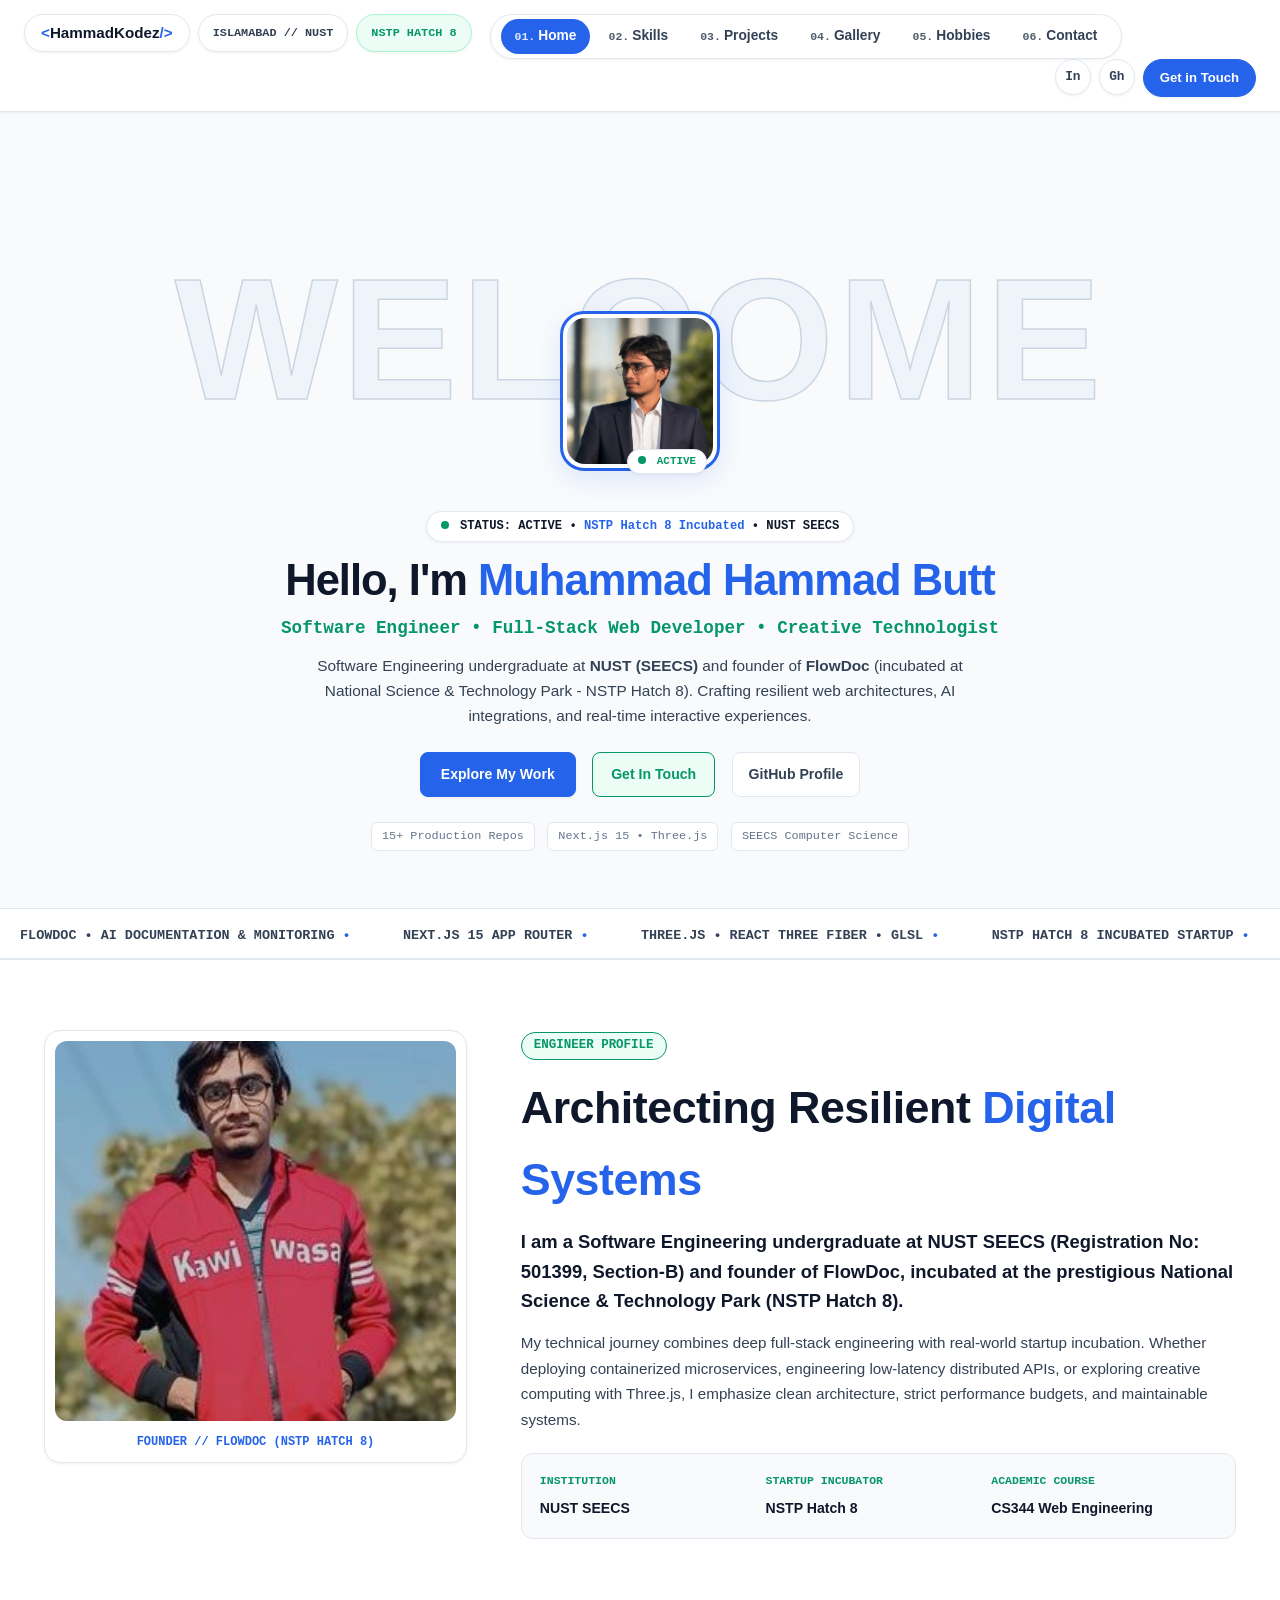
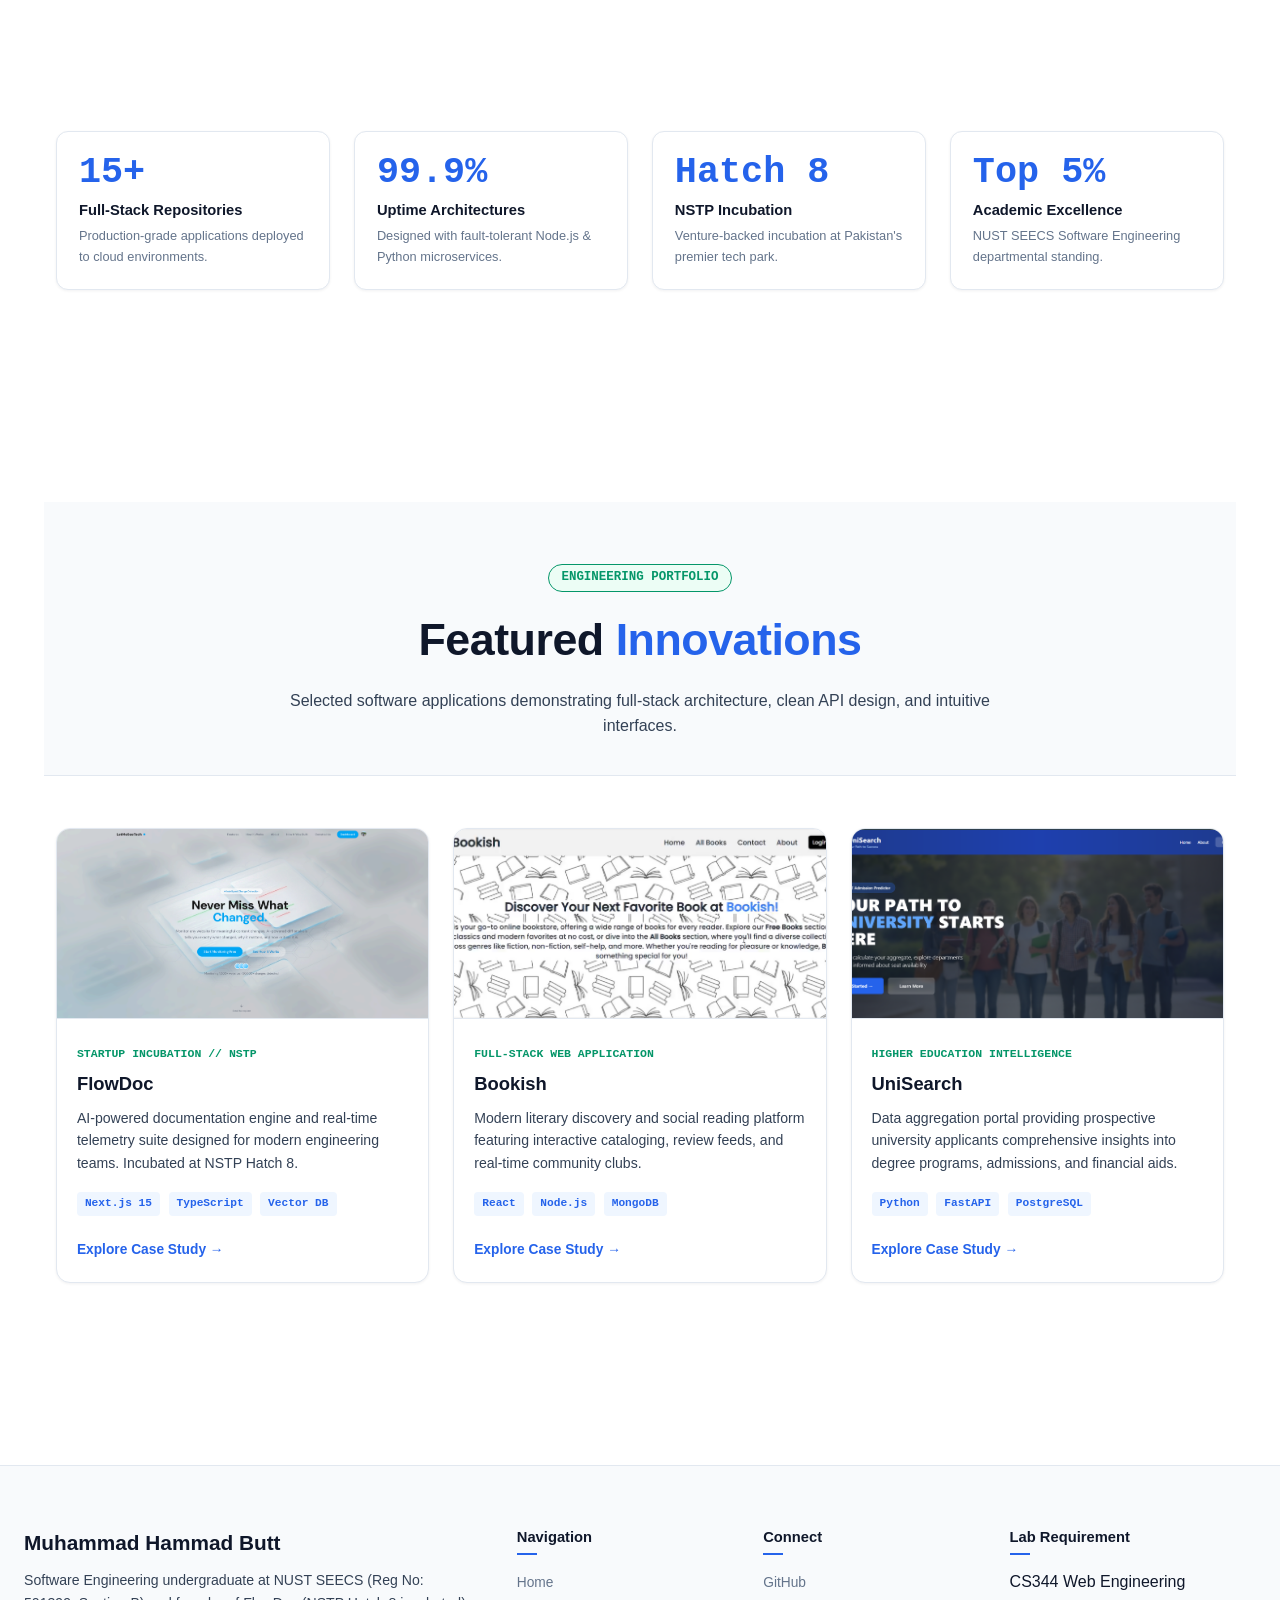
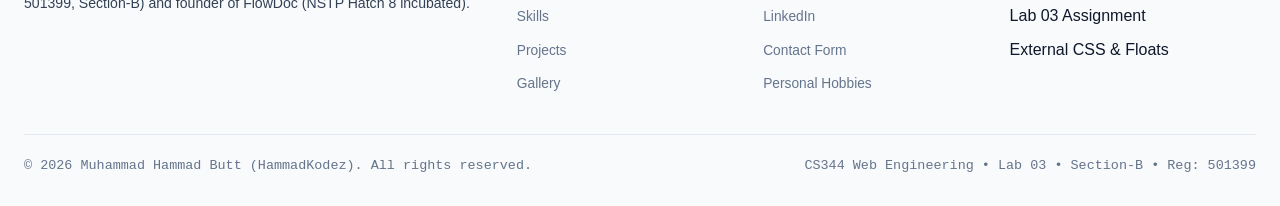
==== index.html @ ace8bc0e "feat: complete Web Engineering Lab 03 personal portfolio with float layouts" ====
<!DOCTYPE html>
<html lang="en">
<head>
  <meta charset="UTF-8">
  <meta name="viewport" content="width=device-width, initial-scale=1.0">
  <title>Muhammad Hammad Butt | Software Engineer &amp; Founder</title>
  <link rel="stylesheet" href="css/style.css">
</head>
<body>

  <!-- ==========================================================================
       TOP NAVIGATION BAR (MANDATORY FLOAT & CLEAR SYSTEM)
       ========================================================================== -->
  <header class="top-bar">
    <div class="top-bar-container clearfix">

      <!-- Left Group: Floated Brand & Identity Badges -->
      <div class="top-left-group">
        <a href="index.html" class="top-brand-pill">
          <span class="brand-bracket">&lt;</span>HammadKodez<span class="brand-bracket">/&gt;</span>
        </a>
        <div class="top-info-pill">
          ISLAMABAD // NUST
        </div>
        <div class="top-info-pill nstp-pill">
          NSTP HATCH 8
        </div>
      </div>

      <!-- Center Group: Navigation Links Floated Horizontally -->
      <ul class="top-nav-capsule">
        <li><a href="index.html" class="nav-pill-link active"><span class="nav-num">01.</span>Home</a></li>
        <li><a href="skills.html" class="nav-pill-link"><span class="nav-num">02.</span>Skills</a></li>
        <li><a href="projects.html" class="nav-pill-link"><span class="nav-num">03.</span>Projects</a></li>
        <li><a href="gallery.html" class="nav-pill-link"><span class="nav-num">04.</span>Gallery</a></li>
        <li><a href="hobbies.html" class="nav-pill-link"><span class="nav-num">05.</span>Hobbies</a></li>
        <li><a href="contact.html" class="nav-pill-link"><span class="nav-num">06.</span>Contact</a></li>
      </ul>

      <!-- Right Group: Social Links & Contact -->
      <div class="top-right-group">
        <a href="https://www.linkedin.com/in/hammad-butt-a3b560313" target="_blank" rel="noopener noreferrer" class="top-circle-btn" title="LinkedIn">In</a>
        <a href="https://github.com/HammadKodez" target="_blank" rel="noopener noreferrer" class="top-circle-btn" title="GitHub">Gh</a>
        <a href="contact.html" class="top-action-pill">Get in Touch</a>
      </div>

    </div>
  </header>

  <!-- ==========================================================================
       COMPLETE HERO SECTION
       Includes WELCOME stroked watermark, avatar top, clean transparent
       content below, startup FlowDoc tag, and moving ticker bar.
       ========================================================================== -->
  <section class="hero-section">

    <!-- Watermark text behind stage -->
    <div class="hero-backdrop-watermark" aria-hidden="true">
      WELCOME
    </div>

    <!-- Main Hero Stage -->
    <div class="hero-unified-stage">

      <!-- Top Image Visual (Over Watermark Top) -->
      <div class="hero-image-wrapper">
        <div class="hero-avatar-frame">
          <img src="images/hammad-portrait.png" alt="Muhammad Hammad Butt" class="hero-avatar-img">
          <div class="avatar-status-badge">
            <span class="pulse-dot"></span>
            ACTIVE
          </div>
        </div>
      </div>

      <!-- Below Seamless Hero Content Block (Non-Card Form) -->
      <div class="hero-glass-panel">
        <div class="hero-status-tag">
          <span class="pulse-dot"></span>
          STATUS: ACTIVE
          &bull;
          <span class="status-highlight">NSTP Hatch 8 Incubated</span>
          &bull;
          NUST SEECS
        </div>

        <h1 class="hero-title-main">
          Hello, I'm <span class="name-highlight">Muhammad Hammad Butt</span>
        </h1>

        <p class="hero-subtitle">
          Software Engineer &bull; Full-Stack Web Developer &bull; Creative Technologist
        </p>

        <p class="hero-bio">
          Software Engineering undergraduate at <strong>NUST (SEECS)</strong> and founder of <strong>FlowDoc</strong> (incubated at National Science &amp; Technology Park - NSTP Hatch 8). Crafting resilient web architectures, AI integrations, and real-time interactive experiences.
        </p>

        <div class="hero-cta-group">
          <a href="projects.html" class="btn-primary">Explore My Work</a>
          <a href="contact.html" class="btn-secondary">Get In Touch</a>
          <a href="https://github.com/HammadKodez" target="_blank" rel="noopener noreferrer" class="btn-outline">GitHub Profile</a>
        </div>

        <div class="hero-meta-row">
          <div class="meta-pill">15+ Production Repos</div>
          <div class="meta-pill">Next.js 15 &bull; Three.js</div>
          <div class="meta-pill">SEECS Computer Science</div>
        </div>
      </div>

    </div>

    <!-- Moving Text Ticker (Inside Hero at Bottom) -->
    <div class="hero-marquee-footer">
      <div class="marquee-track">
        <div class="marquee-item"><span>FLOWDOC &bull; AI DOCUMENTATION &amp; MONITORING</span><span class="marquee-sep">&bull;</span></div>
        <div class="marquee-item"><span>NEXT.JS 15 APP ROUTER</span><span class="marquee-sep">&bull;</span></div>
        <div class="marquee-item"><span>THREE.JS &bull; REACT THREE FIBER &bull; GLSL</span><span class="marquee-sep">&bull;</span></div>
        <div class="marquee-item"><span>NSTP HATCH 8 INCUBATED STARTUP</span><span class="marquee-sep">&bull;</span></div>
        <div class="marquee-item"><span>NUST-SEECS COMPUTER SCIENCE</span><span class="marquee-sep">&bull;</span></div>
        <div class="marquee-item"><span>CS344 WEB ENGINEERING LAB 03</span><span class="marquee-sep">&bull;</span></div>
      </div>
    </div>

  </section>

  <!-- ==========================================================================
       SIDE-BY-SIDE CONTENT LAYOUT (MANDATORY LAB 03 REQUIREMENT)
       Floated image on left, floated descriptive text on right, micro clearfix.
       ========================================================================== -->
  <section class="section-container">
    <div class="side-by-side-row clearfix">

      <!-- Floated Left: Profile & Founder Visual -->
      <div class="side-img-col float-left">
        <div class="about-frame">
          <img src="images/me-01.jpg" alt="Muhammad Hammad Butt - Founder Profile" class="about-img">
          <div class="about-badge">FOUNDER // FLOWDOC (NSTP HATCH 8)</div>
        </div>
      </div>

      <!-- Floated Right: Biography & Academic Credentials -->
      <div class="side-text-col float-right">
        <span class="section-tag">ENGINEER PROFILE</span>
        <h2 class="section-title">Architecting Resilient <span>Digital Systems</span></h2>
        <p class="about-lead">
          I am a Software Engineering undergraduate at NUST SEECS (Registration No: 501399, Section-B) and founder of FlowDoc, incubated at the prestigious National Science &amp; Technology Park (NSTP Hatch 8).
        </p>
        <p class="about-text">
          My technical journey combines deep full-stack engineering with real-world startup incubation. Whether deploying containerized microservices, engineering low-latency distributed APIs, or exploring creative computing with Three.js, I emphasize clean architecture, strict performance budgets, and maintainable systems.
        </p>
        <div class="credentials-box clearfix">
          <div class="cred-item float-left">
            <strong>Institution</strong>
            <span>NUST SEECS</span>
          </div>
          <div class="cred-item float-left">
            <strong>Startup Incubator</strong>
            <span>NSTP Hatch 8</span>
          </div>
          <div class="cred-item float-left">
            <strong>Academic Course</strong>
            <span>CS344 Web Engineering</span>
          </div>
        </div>
      </div>

    </div>
  </section>

  <!-- ==========================================================================
       STATS & HIGHLIGHTS GRID (FLOAT-BASED CARDS)
       ========================================================================== -->
  <section class="section-container">
    <div class="stats-grid clearfix">

      <div class="stat-card">
        <div class="stat-num">15+</div>
        <div class="stat-label">Full-Stack Repositories</div>
        <div class="stat-desc">Production-grade applications deployed to cloud environments.</div>
      </div>

      <div class="stat-card">
        <div class="stat-num">99.9%</div>
        <div class="stat-label">Uptime Architectures</div>
        <div class="stat-desc">Designed with fault-tolerant Node.js &amp; Python microservices.</div>
      </div>

      <div class="stat-card">
        <div class="stat-num">Hatch 8</div>
        <div class="stat-label">NSTP Incubation</div>
        <div class="stat-desc">Venture-backed incubation at Pakistan's premier tech park.</div>
      </div>

      <div class="stat-card">
        <div class="stat-num">Top 5%</div>
        <div class="stat-label">Academic Excellence</div>
        <div class="stat-desc">NUST SEECS Software Engineering departmental standing.</div>
      </div>

    </div>
  </section>

  <!-- ==========================================================================
       FEATURED PROJECTS GRID (FLOAT-BASED CARDS)
       ========================================================================== -->
  <section class="section-container">
    <div class="page-header">
      <span class="section-tag">ENGINEERING PORTFOLIO</span>
      <h2 class="section-title">Featured <span>Innovations</span></h2>
      <p class="section-desc">
        Selected software applications demonstrating full-stack architecture, clean API design, and intuitive interfaces.
      </p>
    </div>

    <div class="feature-grid clearfix">

      <!-- Project 1 -->
      <div class="feature-col">
        <div class="feature-img-container">
          <img src="images/letseetechthumb.png" alt="FlowDoc AI Documentation" class="feature-img">
        </div>
        <div class="feature-body">
          <span class="feature-tag">STARTUP INCUBATION // NSTP</span>
          <h3 class="feature-title">FlowDoc</h3>
          <p class="feature-desc">
            AI-powered documentation engine and real-time telemetry suite designed for modern engineering teams. Incubated at NSTP Hatch 8.
          </p>
          <div class="feature-tech">
            <span class="feature-pill">Next.js 15</span>
            <span class="feature-pill">TypeScript</span>
            <span class="feature-pill">Vector DB</span>
          </div>
          <a href="projects.html" class="feature-link">Explore Case Study &rarr;</a>
        </div>
      </div>

      <!-- Project 2 -->
      <div class="feature-col">
        <div class="feature-img-container">
          <img src="images/Bookish.png" alt="Bookish Platform" class="feature-img">
        </div>
        <div class="feature-body">
          <span class="feature-tag">FULL-STACK WEB APPLICATION</span>
          <h3 class="feature-title">Bookish</h3>
          <p class="feature-desc">
            Modern literary discovery and social reading platform featuring interactive cataloging, review feeds, and real-time community clubs.
          </p>
          <div class="feature-tech">
            <span class="feature-pill">React</span>
            <span class="feature-pill">Node.js</span>
            <span class="feature-pill">MongoDB</span>
          </div>
          <a href="projects.html" class="feature-link">Explore Case Study &rarr;</a>
        </div>
      </div>

      <!-- Project 3 -->
      <div class="feature-col">
        <div class="feature-img-container">
          <img src="images/thumbForUnisearch.png" alt="UniSearch Discovery Portal" class="feature-img">
        </div>
        <div class="feature-body">
          <span class="feature-tag">HIGHER EDUCATION INTELLIGENCE</span>
          <h3 class="feature-title">UniSearch</h3>
          <p class="feature-desc">
            Data aggregation portal providing prospective university applicants comprehensive insights into degree programs, admissions, and financial aids.
          </p>
          <div class="feature-tech">
            <span class="feature-pill">Python</span>
            <span class="feature-pill">FastAPI</span>
            <span class="feature-pill">PostgreSQL</span>
          </div>
          <a href="projects.html" class="feature-link">Explore Case Study &rarr;</a>
        </div>
      </div>

    </div>
  </section>

  <!-- ==========================================================================
       FOOTER (MANDATORY FLOAT & CLEAR SYSTEM)
       ========================================================================== -->
  <footer class="footer">
    <div class="footer-content clearfix">

      <div class="footer-col-main">
        <div class="footer-brand">
          <h3>Muhammad Hammad Butt</h3>
          <p>
            Software Engineering undergraduate at NUST SEECS (Reg No: 501399, Section-B) and founder of FlowDoc (NSTP Hatch 8 incubated).
          </p>
        </div>
      </div>

      <div class="footer-col">
        <h4>Navigation</h4>
        <ul class="footer-links">
          <li><a href="index.html">Home</a></li>
          <li><a href="skills.html">Skills</a></li>
          <li><a href="projects.html">Projects</a></li>
          <li><a href="gallery.html">Gallery</a></li>
        </ul>
      </div>

      <div class="footer-col">
        <h4>Connect</h4>
        <ul class="footer-links">
          <li><a href="https://github.com/HammadKodez" target="_blank" rel="noopener noreferrer">GitHub</a></li>
          <li><a href="https://www.linkedin.com/in/hammad-butt-a3b560313" target="_blank" rel="noopener noreferrer">LinkedIn</a></li>
          <li><a href="contact.html">Contact Form</a></li>
          <li><a href="hobbies.html">Personal Hobbies</a></li>
        </ul>
      </div>

      <div class="footer-col">
        <h4>Lab Requirement</h4>
        <ul class="footer-links">
          <li><span>CS344 Web Engineering</span></li>
          <li><span>Lab 03 Assignment</span></li>
          <li><span>External CSS &amp; Floats</span></li>
        </ul>
      </div>

    </div>

    <div class="footer-bottom clearfix">
      <div class="footer-bottom-left">
        &copy; 2026 Muhammad Hammad Butt (HammadKodez). All rights reserved.
      </div>
      <div class="footer-bottom-right">
        CS344 Web Engineering &bull; Lab 03 &bull; Section-B &bull; Reg: 501399
      </div>
    </div>
  </footer>

</body>
</html>
---- css/style.css ----
/* ==========================================================================
   DEPARTMENT OF COMPUTING - CS344: WEB ENGINEERING (FALL 2026)
   LAB 03: HTML ADVANCED - PERSONAL PORTFOLIO II
   STUDENT: MUHAMMAD HAMMAD BUTT (REG NO: 501399, SECTION B)
   STYLESHEET: css/style.css (100% STRICT EXTERNAL CSS)
   
   LAB 03 CORE SPECIFICATIONS IMPLEMENTED:
     1. Strict External CSS: Zero inline styles, zero internal <style> tags.
     2. Navigation Menu: Arranged horizontally using float: left with micro-clearfix.
     3. Content Layout: Side-by-side image and text arranged using float and clear.
     4. Image Gallery: 20 personal photos arranged using float and clearfix.
     5. No JavaScript: 100% pure HTML5 and CSS3 compliant.
     6. No CSS Frameworks: Zero Bootstrap, Tailwind, or external CSS dependencies.
     7. Brand Palette: Clean Solid White (#ffffff), Blue (#2563eb), Green (#059669).
   ========================================================================== */

/* --------------------------------------------------------------------------
   1. CSS VARIABLES & SYSTEM THEME
   -------------------------------------------------------------------------- */
:root {
  --bg-main: #ffffff;
  --bg-surface: #f8fafc;
  --bg-card: #ffffff;
  --text-primary: #0f172a;
  --text-secondary: #334155;
  --text-muted: #64748b;
  --accent-blue: #2563eb;
  --accent-blue-hover: #1d4ed8;
  --accent-blue-light: #eff6ff;
  --accent-green: #059669;
  --accent-green-hover: #047857;
  --accent-green-light: #ecfdf5;
  --border-color: #e2e8f0;
  --border-hover: #2563eb;
  --shadow-sm: 0 1px 3px rgba(15, 23, 42, 0.06);
  --shadow-md: 0 4px 16px rgba(15, 23, 42, 0.08);
  --shadow-lg: 0 12px 32px rgba(15, 23, 42, 0.12);
  --font-main: -apple-system, BlinkMacSystemFont, "Segoe UI", Roboto, Helvetica, Arial, sans-serif;
  --font-mono: "SF Mono", "Fira Code", "Courier New", Courier, monospace;
}

/* --------------------------------------------------------------------------
   2. GLOBAL RESET & BASE STYLING
   -------------------------------------------------------------------------- */
* {
  box-sizing: border-box;
  margin: 0;
  padding: 0;
}

html {
  scroll-behavior: smooth;
}

body {
  background-color: var(--bg-main);
  color: var(--text-primary);
  font-family: var(--font-main);
  line-height: 1.6;
  font-size: 16px;
  -webkit-font-smoothing: antialiased;
}

img {
  max-width: 100%;
  height: auto;
  display: block;
}

a {
  color: var(--accent-blue);
  text-decoration: none;
  transition: color 0.2s ease, background 0.2s ease, border-color 0.2s ease;
}

a:hover {
  color: var(--accent-blue-hover);
}

::selection {
  background: var(--accent-blue-light);
  color: var(--accent-blue);
}

/* --------------------------------------------------------------------------
   3. MANDATORY FLOAT & CLEAR SYSTEM
   -------------------------------------------------------------------------- */
.float-left {
  float: left !important;
}

.float-right {
  float: right !important;
}

.clear-left {
  clear: left !important;
}

.clear-right {
  clear: right !important;
}

.clear-both {
  clear: both !important;
}

/* Micro Clearfix Hack (Nicolas Gallagher standard) */
.clearfix::after,
.top-bar-container::after,
.nav-container::after,
.hero-row::after,
.side-by-side-row::after,
.credentials-box::after,
.stats-grid::after,
.feature-grid::after,
.gallery-pinterest-container::after,
.gallery-row::after,
.hobby-grid::after,
.hobby-card-inner::after,
.skills-grid::after,
.skill-item-info::after,
.contact-row::after,
.footer-content::after,
.footer-bottom::after {
  content: "";
  display: table;
  clear: both;
}

/* Layout Containers */
.container {
  max-width: 1240px;
  margin: 0 auto;
  padding: 0 24px;
}

.section-container {
  max-width: 1240px;
  margin: 0 auto;
  padding: 70px 24px;
}

/* --------------------------------------------------------------------------
   4. HORIZONTAL NAVIGATION BAR (STYLED WITH FLOAT & CLEAR)
   "Use float to arrange navigation links horizontally (float: left).
   Ensure proper clearing using clear or a clearfix hack."
   -------------------------------------------------------------------------- */
.top-bar {
  width: 100%;
  background: rgba(255, 255, 255, 0.95);
  backdrop-filter: blur(12px);
  -webkit-backdrop-filter: blur(12px);
  border-bottom: 1px solid var(--border-color);
  position: sticky;
  top: 0;
  z-index: 1000;
  padding: 14px 24px;
  box-shadow: var(--shadow-sm);
}

.top-bar-container,
.nav-container {
  max-width: 1320px;
  margin: 0 auto;
}

/* Left Floated Brand & Identity Badges */
.top-left-group {
  float: left;
  line-height: 38px;
}

.top-brand-pill {
  float: left;
  display: inline-block;
  background: #ffffff;
  border: 1px solid var(--border-color);
  border-radius: 9999px;
  padding: 6px 16px;
  font-weight: 800;
  font-size: 0.95rem;
  color: var(--text-primary);
  line-height: 24px;
  margin-right: 8px;
  box-shadow: var(--shadow-sm);
}

.top-brand-pill:hover {
  border-color: var(--accent-blue);
}

.brand-bracket {
  color: var(--accent-blue);
  font-weight: 900;
}

.top-info-pill {
  float: left;
  display: inline-block;
  background: #ffffff;
  border: 1px solid var(--border-color);
  border-radius: 9999px;
  padding: 6px 14px;
  font-family: var(--font-mono);
  font-size: 0.74rem;
  font-weight: 700;
  color: var(--text-secondary);
  line-height: 24px;
  margin-right: 8px;
  box-shadow: var(--shadow-sm);
}

.top-info-pill.nstp-pill {
  color: var(--accent-green);
  border-color: #a7f3d0;
  background: var(--accent-green-light);
}

/* Center / Navigation Menu Floated Horizontally */
.top-nav-capsule,
.nav-menu {
  float: left;
  list-style: none;
  background: #ffffff;
  border: 1px solid var(--border-color);
  border-radius: 9999px;
  padding: 4px 8px;
  margin-left: 10px;
  box-shadow: var(--shadow-sm);
}

.top-nav-capsule li,
.nav-menu li {
  float: left;
  margin: 0 2px;
}

.nav-pill-link,
.nav-menu a {
  display: block;
  padding: 6px 14px;
  border-radius: 9999px;
  font-size: 0.86rem;
  font-weight: 600;
  color: var(--text-secondary);
  line-height: 22px;
}

.nav-pill-link:hover,
.nav-menu a:hover {
  background: var(--accent-blue-light);
  color: var(--accent-blue);
}

.nav-pill-link.active,
.nav-menu a.active {
  background: var(--accent-blue);
  color: #ffffff;
}

.nav-num {
  font-family: var(--font-mono);
  font-size: 0.72rem;
  margin-right: 3px;
  opacity: 0.85;
}

/* Right Floated Social Links & Action Pill */
.top-right-group {
  float: right;
  line-height: 38px;
}

.top-circle-btn {
  float: left;
  width: 36px;
  height: 36px;
  line-height: 34px;
  text-align: center;
  border-radius: 50%;
  background: #ffffff;
  border: 1px solid var(--border-color);
  color: var(--text-secondary);
  font-family: var(--font-mono);
  font-weight: 700;
  font-size: 0.8rem;
  margin-left: 8px;
  box-shadow: var(--shadow-sm);
}

.top-circle-btn:hover {
  border-color: var(--accent-blue);
  color: var(--accent-blue);
}

.top-action-pill {
  float: left;
  background: var(--accent-blue);
  border: 1px solid var(--accent-blue);
  color: #ffffff;
  padding: 6px 16px;
  border-radius: 9999px;
  font-size: 0.82rem;
  font-weight: 700;
  line-height: 24px;
  margin-left: 8px;
  box-shadow: var(--shadow-sm);
}

.top-action-pill:hover {
  background: var(--accent-blue-hover);
  color: #ffffff;
}

/* Responsive Navigation Bar */
@media (max-width: 1080px) {
  .top-info-pill.nstp-pill {
    display: none;
  }
}

@media (max-width: 900px) {
  .top-info-pill {
    display: none;
  }
  .top-right-group {
    display: none;
  }
}

@media (max-width: 760px) {
  .top-left-group {
    float: none;
    text-align: center;
    margin-bottom: 8px;
  }
  .top-brand-pill {
    float: none;
    display: inline-block;
    margin: 0 auto;
  }
  .top-nav-capsule,
  .nav-menu {
    float: none;
    display: inline-block;
    margin: 0 auto;
    text-align: center;
    border-radius: 12px;
  }
  .top-nav-capsule li,
  .nav-menu li {
    float: none;
    display: inline-block;
    margin: 2px;
  }
}

/* --------------------------------------------------------------------------
   5. COMMON PAGE HEADERS
   -------------------------------------------------------------------------- */
.page-header {
  text-align: center;
  padding: 60px 24px 36px;
  background: var(--bg-surface);
  border-bottom: 1px solid var(--border-color);
  margin-bottom: 40px;
}

.header-tag,
.section-tag,
.page-tag {
  display: inline-block;
  font-family: var(--font-mono);
  font-size: 0.78rem;
  font-weight: 700;
  color: var(--accent-green);
  background: var(--accent-green-light);
  border: 1px solid var(--accent-green);
  padding: 3px 12px;
  border-radius: 9999px;
  margin-bottom: 12px;
  text-transform: uppercase;
}

.page-title,
.section-title {
  font-size: clamp(2rem, 3.5vw, 2.8rem);
  font-weight: 800;
  letter-spacing: -0.5px;
  color: var(--text-primary);
  margin-bottom: 12px;
}

.page-title span,
.section-title span {
  color: var(--accent-blue);
}

.page-desc,
.section-desc {
  max-width: 720px;
  margin: 0 auto;
  font-size: 1rem;
  color: var(--text-secondary);
  line-height: 1.6;
}

/* --------------------------------------------------------------------------
   6. HERO SECTION
   Includes:
     - 75px more space above WELCOME
     - Space between top nav and WELCOME
     - WELCOME Stroked Watermark Monogram
     - Top Avatar Image
     - Clean Non-Card Content Block
     - FlowDoc (NSTP Hatch 8) Credentials
     - Bottom Moving Marquee Bar
   -------------------------------------------------------------------------- */
.hero-section {
  position: relative;
  background: #f8fafc;
  border-bottom: 1px solid var(--border-color);
  padding-top: 175px; /* Added 75px more space above WELCOME as instructed */
  padding-bottom: 0;
  overflow: hidden;
  text-align: center;
}

.hero-backdrop-watermark {
  position: absolute;
  top: 150px;
  left: 50%;
  transform: translateX(-50%);
  width: 100vw;
  text-align: center;
  pointer-events: none;
  user-select: none;
  white-space: nowrap;
  font-size: clamp(4.5rem, 13.5vw, 13rem);
  font-weight: 900;
  letter-spacing: 4px;
  color: rgba(37, 99, 235, 0.04);
  -webkit-text-stroke: 1.5px #cbd5e1;
  line-height: 0.9;
  z-index: 1;
}

.hero-unified-stage {
  position: relative;
  z-index: 5;
  max-width: 920px;
  margin: 0 auto;
  padding: 24px 24px 34px;
}

.hero-image-wrapper {
  margin-bottom: 22px;
  display: block;
}

.hero-avatar-frame {
  display: inline-block;
  position: relative;
  width: 160px;
  height: 160px;
  border-radius: 24px;
  border: 3px solid var(--accent-blue);
  padding: 4px;
  background: #ffffff;
  box-shadow: 0 8px 24px rgba(37, 99, 235, 0.12);
  transition: transform 0.25s ease, border-color 0.25s ease;
}

.hero-avatar-frame:hover {
  transform: translateY(-3px) scale(1.02);
  border-color: var(--accent-green);
}

.hero-avatar-img {
  width: 100%;
  height: 100%;
  border-radius: 18px;
  object-fit: cover;
  object-position: center 15%;
  display: block;
  background: #f1f5f9;
}

.avatar-status-badge {
  position: absolute;
  bottom: -6px;
  right: 10px;
  background: #ffffff;
  border: 1px solid var(--border-color);
  border-radius: 9999px;
  padding: 3px 10px;
  display: inline-block;
  font-family: var(--font-mono);
  font-size: 0.68rem;
  font-weight: 700;
  color: var(--accent-green);
  box-shadow: var(--shadow-sm);
}

/* Hero Content (Non-Card Format) */
.hero-glass-panel,
.hero-content-block {
  background: transparent;
  padding: 10px 0 0;
  width: 100%;
  text-align: center;
}

.hero-status-tag {
  display: inline-block;
  background: #ffffff;
  border: 1px solid var(--border-color);
  border-radius: 9999px;
  padding: 5px 14px;
  margin-bottom: 12px;
  font-family: var(--font-mono);
  font-size: 0.76rem;
  font-weight: 600;
  box-shadow: var(--shadow-sm);
}

.pulse-dot {
  width: 8px;
  height: 8px;
  border-radius: 50%;
  background: var(--accent-green);
  display: inline-block;
  margin-right: 4px;
}

.status-highlight {
  color: var(--accent-blue);
  font-weight: 700;
}

.hero-title-main {
  font-size: clamp(2rem, 3.4vw, 2.9rem);
  font-weight: 800;
  letter-spacing: -1px;
  line-height: 1.2;
  margin-bottom: 8px;
  color: var(--text-primary);
}

.name-highlight {
  color: var(--accent-blue);
}

.hero-subtitle {
  font-size: clamp(0.95rem, 1.4vw, 1.1rem);
  color: var(--accent-green);
  font-family: var(--font-mono);
  margin-bottom: 12px;
  font-weight: 600;
}

.hero-bio {
  color: var(--text-secondary);
  font-size: 0.96rem;
  line-height: 1.6;
  margin: 0 auto 20px;
  max-width: 680px;
}

.hero-cta-group {
  margin-bottom: 18px;
}

.btn-primary {
  display: inline-block;
  background: var(--accent-blue);
  border: 1px solid var(--accent-blue);
  color: #ffffff;
  font-weight: 700;
  font-size: 0.88rem;
  padding: 10px 20px;
  border-radius: 8px;
  margin: 4px 6px;
  box-shadow: var(--shadow-sm);
}

.btn-primary:hover {
  background: var(--accent-blue-hover);
  color: #ffffff;
  transform: translateY(-2px);
}

.btn-secondary {
  display: inline-block;
  background: var(--accent-green-light);
  border: 1px solid var(--accent-green);
  color: var(--accent-green);
  font-weight: 700;
  font-size: 0.88rem;
  padding: 10px 18px;
  border-radius: 8px;
  margin: 4px 6px;
}

.btn-secondary:hover {
  background: var(--accent-green);
  color: #ffffff;
  transform: translateY(-2px);
}

.btn-outline {
  display: inline-block;
  background: #ffffff;
  border: 1px solid var(--border-color);
  color: var(--text-secondary);
  font-weight: 600;
  font-size: 0.88rem;
  padding: 10px 16px;
  border-radius: 8px;
  margin: 4px 6px;
}

.btn-outline:hover {
  border-color: var(--accent-blue);
  color: var(--accent-blue);
}

.hero-meta-row {
  margin-bottom: 20px;
}

.meta-pill {
  display: inline-block;
  font-family: var(--font-mono);
  font-size: 0.74rem;
  color: var(--text-muted);
  background: #ffffff;
  border: 1px solid var(--border-color);
  padding: 4px 10px;
  border-radius: 6px;
  margin: 3px 4px;
}

/* Moving Marquee Ticker at Hero Bottom */
.hero-marquee-footer {
  width: 100%;
  background: #ffffff;
  border-top: 1px solid var(--border-color);
  border-bottom: 1px solid var(--border-color);
  padding: 12px 0;
  overflow: hidden;
  position: relative;
  z-index: 10;
  clear: both;
}

.marquee-track {
  display: inline-block;
  white-space: nowrap;
  animation: marqueeScroll 26s linear infinite;
}

.marquee-track:hover {
  animation-play-state: paused;
}

@keyframes marqueeScroll {
  0% { transform: translateX(0); }
  100% { transform: translateX(-50%); }
}

.marquee-item {
  display: inline-block;
  padding: 0 20px;
  font-family: var(--font-mono);
  font-size: 0.84rem;
  color: var(--text-secondary);
  font-weight: 600;
}

.marquee-sep {
  color: var(--accent-blue);
  margin: 0 8px;
}

/* --------------------------------------------------------------------------
   7. SIDE-BY-SIDE CONTENT LAYOUT (MANDATORY LAB 03 REQUIREMENT)
   "Arrange content such as images and text side-by-side using float
   (e.g., image on the left, text on the right).
   Use clear to ensure subsequent content does not wrap unintentionally."
   -------------------------------------------------------------------------- */
.side-by-side-row {
  width: 100%;
  margin-bottom: 40px;
}

.side-img-col {
  float: left;
  width: 38%;
  padding-right: 30px;
}

.about-frame {
  background: #ffffff;
  border: 1px solid var(--border-color);
  border-radius: 16px;
  padding: 10px;
  box-shadow: var(--shadow-sm);
  text-align: center;
}

.about-img {
  width: 100%;
  height: 380px;
  object-fit: cover;
  border-radius: 12px;
  display: block;
}

.about-badge {
  margin-top: 12px;
  font-family: var(--font-mono);
  font-size: 0.75rem;
  font-weight: 700;
  color: var(--accent-blue);
}

.side-text-col {
  float: right;
  width: 60%;
}

.about-lead {
  font-size: 1.15rem;
  font-weight: 600;
  color: var(--text-primary);
  line-height: 1.6;
  margin-bottom: 14px;
}

.about-text {
  font-size: 0.95rem;
  color: var(--text-secondary);
  line-height: 1.7;
  margin-bottom: 20px;
}

.credentials-box {
  background: var(--bg-surface);
  border: 1px solid var(--border-color);
  border-radius: 12px;
  padding: 18px;
  margin-top: 20px;
}

.cred-item {
  width: 33.333%;
  box-sizing: border-box;
  padding-right: 10px;
}

.cred-item strong {
  display: block;
  font-family: var(--font-mono);
  font-size: 0.72rem;
  color: var(--accent-green);
  text-transform: uppercase;
  margin-bottom: 4px;
}

.cred-item span {
  font-size: 0.88rem;
  font-weight: 700;
  color: var(--text-primary);
}

@media (max-width: 860px) {
  .side-img-col,
  .side-text-col {
    float: none;
    width: 100%;
    padding-right: 0;
    margin-bottom: 24px;
    clear: both;
  }
  .about-img {
    height: 300px;
  }
  .cred-item {
    width: 100%;
    float: none;
    margin-bottom: 12px;
  }
}

/* --------------------------------------------------------------------------
   8. STATS GRID (FLOAT-BASED CARDS & CLEARFIX)
   -------------------------------------------------------------------------- */
.stats-grid {
  width: 100%;
  margin-bottom: 60px;
}

.stat-card {
  float: left;
  width: 23%;
  margin: 1%;
  background: var(--bg-card);
  border: 1px solid var(--border-color);
  border-radius: 12px;
  padding: 22px;
  box-shadow: var(--shadow-sm);
  transition: transform 0.2s ease, border-color 0.2s ease;
}

.stat-card:hover {
  border-color: var(--accent-blue);
  transform: translateY(-3px);
}

.stat-num {
  font-family: var(--font-mono);
  font-size: 2.3rem;
  font-weight: 800;
  color: var(--accent-blue);
  line-height: 1;
  margin-bottom: 8px;
}

.stat-label {
  font-size: 0.92rem;
  font-weight: 700;
  color: var(--text-primary);
  margin-bottom: 4px;
}

.stat-desc {
  font-size: 0.8rem;
  color: var(--text-muted);
}

@media (max-width: 920px) {
  .stat-card {
    width: 48%;
  }
}

@media (max-width: 540px) {
  .stat-card {
    width: 98%;
    float: none;
    clear: both;
  }
}

/* --------------------------------------------------------------------------
   9. FEATURED PROJECTS GRID (FLOAT-BASED & CLEARFIX)
   -------------------------------------------------------------------------- */
.feature-grid {
  width: 100%;
  margin-bottom: 40px;
}

.feature-col,
.project-card,
.feature-card {
  float: left;
  width: 31.333%;
  margin: 1%;
  background: var(--bg-card);
  border: 1px solid var(--border-color);
  border-radius: 14px;
  overflow: hidden;
  box-shadow: var(--shadow-sm);
  transition: transform 0.2s ease, border-color 0.2s ease, box-shadow 0.2s ease;
}

.feature-col:hover,
.project-card:hover,
.feature-card:hover {
  border-color: var(--accent-blue);
  transform: translateY(-4px);
  box-shadow: var(--shadow-md);
}

.feature-img-container,
.card-img-container {
  height: 190px;
  overflow: hidden;
  background: #f1f5f9;
  border-bottom: 1px solid var(--border-color);
}

.feature-img,
.card-img {
  width: 100%;
  height: 100%;
  object-fit: cover;
  display: block;
  transition: transform 0.3s ease;
}

.feature-col:hover .feature-img,
.project-card:hover .card-img,
.feature-card:hover .feature-img {
  transform: scale(1.04);
}

.feature-body,
.card-body {
  padding: 20px;
}

.feature-tag,
.card-tag-pill {
  font-family: var(--font-mono);
  font-size: 0.72rem;
  font-weight: 700;
  color: var(--accent-green);
  margin-bottom: 6px;
  display: inline-block;
}

.feature-title,
.card-title {
  font-size: 1.15rem;
  font-weight: 700;
  color: var(--text-primary);
  margin-bottom: 8px;
}

.feature-desc,
.card-desc {
  font-size: 0.88rem;
  color: var(--text-secondary);
  line-height: 1.6;
  margin-bottom: 14px;
  min-height: 65px;
}

.feature-tech,
.card-tech-chips {
  margin-bottom: 16px;
}

.feature-pill,
.tech-pill {
  display: inline-block;
  font-family: var(--font-mono);
  font-size: 0.7rem;
  color: var(--accent-blue);
  background: var(--accent-blue-light);
  padding: 3px 8px;
  border-radius: 4px;
  font-weight: 600;
  margin-right: 4px;
  margin-bottom: 4px;
}

.feature-link,
.card-btn {
  display: inline-block;
  font-size: 0.86rem;
  font-weight: 700;
  color: var(--accent-blue);
  text-decoration: none;
}

.feature-link:hover,
.card-btn:hover {
  color: var(--accent-blue-hover);
}

@media (max-width: 960px) {
  .feature-col,
  .project-card,
  .feature-card {
    width: 48%;
  }
}

@media (max-width: 600px) {
  .feature-col,
  .project-card,
  .feature-card {
    width: 98%;
    float: none;
    clear: both;
  }
}

/* --------------------------------------------------------------------------
   10. PINTEREST IMAGE GALLERY (MANDATORY LAB 03 FLOAT & CLEAR GRID)
   "Create an image gallery with at least 5 images, aligned using float."
   "Use clearfix or clear to ensure the gallery container encloses all floated images."
   User specification:
     - Hammad's personal images only (no projects)
     - Pinterest form, maximum visual size, minimal/no text
   -------------------------------------------------------------------------- */
.gallery-section {
  max-width: 1320px;
  margin: 0 auto 60px;
  padding: 0 20px;
}

.gallery-pinterest-container {
  width: 100%;
}

.gallery-pin-col {
  float: left;
  width: 23.5%;
  margin-right: 2%;
  box-sizing: border-box;
}

.gallery-pin-col:last-child {
  margin-right: 0;
}

.pin-card {
  width: 100%;
  margin-bottom: 20px;
  background: #ffffff;
  border: 1px solid var(--border-color);
  border-radius: 16px;
  overflow: hidden;
  box-shadow: var(--shadow-sm);
  transition: transform 0.25s ease, border-color 0.25s ease, box-shadow 0.25s ease;
}

.pin-card:hover {
  transform: translateY(-5px);
  border-color: var(--accent-blue);
  box-shadow: var(--shadow-md);
}

.pin-card img {
  width: 100%;
  height: auto;
  display: block;
  transition: transform 0.3s ease;
}

.pin-card:hover img {
  transform: scale(1.02);
}

.pin-caption {
  padding: 10px 14px;
  font-family: var(--font-mono);
  font-size: 0.74rem;
  font-weight: 700;
  color: var(--text-secondary);
  border-top: 1px solid #f1f5f9;
  background: #ffffff;
}

.pin-caption span {
  color: var(--accent-blue);
}

@media (max-width: 992px) {
  .gallery-pin-col {
    width: 48%;
    margin-right: 4%;
    margin-bottom: 20px;
  }
  .gallery-pin-col:nth-child(2n) {
    margin-right: 0;
  }
}

@media (max-width: 560px) {
  .gallery-pin-col {
    width: 100%;
    float: none;
    clear: both;
    margin-right: 0;
  }
}

/* --------------------------------------------------------------------------
   11. HOBBIES SECTION (FLOAT-BASED SIDE-BY-SIDE CARDS)
   -------------------------------------------------------------------------- */
.hobby-grid {
  width: 100%;
  margin-bottom: 40px;
}

.hobby-card {
  float: left;
  width: 48%;
  margin: 1%;
  background: #ffffff;
  border: 1px solid var(--border-color);
  border-radius: 14px;
  overflow: hidden;
  box-shadow: var(--shadow-sm);
  transition: transform 0.2s ease, border-color 0.2s ease;
  margin-bottom: 24px;
}

.hobby-card:hover {
  border-color: var(--accent-blue);
  transform: translateY(-3px);
  box-shadow: var(--shadow-md);
}

.hobby-card-inner {
  padding: 20px;
}

.hobby-img-floated {
  float: left;
  width: 140px;
  height: 140px;
  border-radius: 10px;
  object-fit: cover;
  margin-right: 18px;
  border: 1px solid var(--border-color);
}

.hobby-content-floated {
  overflow: hidden; /* BFC sitting side-by-side with floated image */
}

.hobby-tag {
  display: inline-block;
  font-family: var(--font-mono);
  font-size: 0.72rem;
  font-weight: 700;
  color: var(--accent-green);
  margin-bottom: 4px;
}

.hobby-title {
  font-size: 1.15rem;
  font-weight: 700;
  color: var(--text-primary);
  margin-bottom: 8px;
}

.hobby-desc {
  font-size: 0.88rem;
  color: var(--text-secondary);
  line-height: 1.55;
}

@media (max-width: 860px) {
  .hobby-card {
    width: 98%;
    float: none;
    clear: both;
  }
}

/* --------------------------------------------------------------------------
   12. SKILLS SECTION (FLOAT-BASED MATRICES)
   -------------------------------------------------------------------------- */
.skills-grid {
  width: 100%;
  margin-bottom: 40px;
}

.skill-category-card {
  float: left;
  width: 31.333%;
  margin: 1%;
  background: #ffffff;
  border: 1px solid var(--border-color);
  border-radius: 12px;
  padding: 24px;
  box-shadow: var(--shadow-sm);
  margin-bottom: 24px;
}

.skill-category-card:hover {
  border-color: var(--accent-blue);
}

.skill-card-header {
  font-size: 1.15rem;
  font-weight: 700;
  color: var(--text-primary);
  margin-bottom: 16px;
  border-bottom: 2px solid var(--accent-blue-light);
  padding-bottom: 8px;
}

.skill-card-header span {
  color: var(--accent-blue);
}

.skill-item {
  margin-bottom: 14px;
}

.skill-name {
  float: left;
  font-weight: 600;
  font-size: 0.88rem;
}

.skill-pct {
  float: right;
  font-family: var(--font-mono);
  font-size: 0.8rem;
  color: var(--accent-blue);
  font-weight: 700;
}

.skill-bar-bg {
  clear: both;
  width: 100%;
  height: 6px;
  background: #f1f5f9;
  border-radius: 3px;
  overflow: hidden;
  margin-top: 6px;
}

.skill-bar-fill {
  height: 100%;
  background: var(--accent-blue);
  border-radius: 3px;
}

.skill-bar-fill.green {
  background: var(--accent-green);
}

.pct-95 { width: 95%; }
.pct-94 { width: 94%; }
.pct-92 { width: 92%; }
.pct-90 { width: 90%; }
.pct-88 { width: 88%; }
.pct-85 { width: 85%; }
.pct-82 { width: 82%; }
.pct-80 { width: 80%; }
.pct-75 { width: 75%; }
.pct-70 { width: 70%; }

@media (max-width: 900px) {
  .skill-category-card {
    width: 48%;
  }
}

@media (max-width: 580px) {
  .skill-category-card {
    width: 98%;
    float: none;
    clear: both;
  }
}

/* --------------------------------------------------------------------------
   13. CONTACT SECTION (SIDE-BY-SIDE FLOATED LAYOUT)
   -------------------------------------------------------------------------- */
.contact-row {
  max-width: 1100px;
  margin: 0 auto 50px;
}

.contact-info-col {
  float: left;
  width: 38%;
  padding-right: 30px;
}

.contact-form-col {
  float: right;
  width: 58%;
  background: #ffffff;
  border: 1px solid var(--border-color);
  border-radius: 16px;
  padding: 32px;
  box-shadow: var(--shadow-sm);
}

.info-item {
  background: #ffffff;
  border: 1px solid var(--border-color);
  border-radius: 10px;
  padding: 16px;
  margin-bottom: 16px;
}

.info-label {
  font-family: var(--font-mono);
  font-size: 0.72rem;
  color: var(--accent-blue);
  font-weight: 700;
  text-transform: uppercase;
  margin-bottom: 4px;
}

.info-val {
  font-weight: 600;
  color: var(--text-primary);
  font-size: 0.95rem;
}

.form-group {
  margin-bottom: 18px;
}

.form-group label {
  display: block;
  font-size: 0.88rem;
  font-weight: 700;
  color: var(--text-primary);
  margin-bottom: 6px;
}

.form-input,
.form-textarea {
  width: 100%;
  padding: 10px 14px;
  border: 1px solid var(--border-color);
  border-radius: 8px;
  font-family: var(--font-main);
  font-size: 0.92rem;
  color: var(--text-primary);
  background: #ffffff;
  transition: border-color 0.2s ease, box-shadow 0.2s ease;
}

.form-input:focus,
.form-textarea:focus {
  outline: none;
  border-color: var(--accent-blue);
  box-shadow: 0 0 0 3px var(--accent-blue-light);
}

.form-textarea {
  resize: vertical;
  min-height: 120px;
}

.btn-submit {
  display: inline-block;
  background: var(--accent-blue);
  color: #ffffff;
  border: none;
  padding: 12px 28px;
  font-size: 0.92rem;
  font-weight: 700;
  border-radius: 8px;
  cursor: pointer;
  transition: background 0.2s ease;
}

.btn-submit:hover {
  background: var(--accent-blue-hover);
}

@media (max-width: 820px) {
  .contact-info-col,
  .contact-form-col {
    float: none;
    width: 100%;
    padding-right: 0;
    margin-bottom: 24px;
    clear: both;
  }
}

/* --------------------------------------------------------------------------
   14. FOOTER (FLOATED COLUMNS & CLEARFIX)
   -------------------------------------------------------------------------- */
.footer {
  background: var(--bg-surface);
  border-top: 1px solid var(--border-color);
  padding: 60px 24px 30px;
  margin-top: 60px;
}

.footer-content {
  max-width: 1240px;
  margin: 0 auto 30px;
}

.footer-col-main {
  float: left;
  width: 40%;
  padding-right: 40px;
}

.footer-col {
  float: left;
  width: 20%;
}

.footer-brand h3 {
  font-size: 1.3rem;
  font-weight: 800;
  color: var(--text-primary);
  margin-bottom: 10px;
}

.footer-brand p {
  color: var(--text-secondary);
  font-size: 0.88rem;
  line-height: 1.6;
}

.footer-col h4 {
  font-size: 0.92rem;
  font-weight: 700;
  color: var(--text-primary);
  margin-bottom: 14px;
  position: relative;
  padding-bottom: 6px;
}

.footer-col h4::after {
  content: "";
  position: absolute;
  bottom: 0;
  left: 0;
  width: 20px;
  height: 2px;
  background: var(--accent-blue);
}

.footer-links {
  list-style: none;
}

.footer-links li {
  margin-bottom: 8px;
}

.footer-links a {
  color: var(--text-muted);
  text-decoration: none;
  font-size: 0.86rem;
}

.footer-links a:hover {
  color: var(--accent-blue);
  padding-left: 3px;
}

.footer-bottom {
  max-width: 1240px;
  margin: 0 auto;
  padding-top: 20px;
  border-top: 1px solid var(--border-color);
  font-size: 0.84rem;
  color: var(--text-muted);
  font-family: var(--font-mono);
}

.footer-bottom-left {
  float: left;
}

.footer-bottom-right {
  float: right;
}

@media (max-width: 820px) {
  .footer-col-main,
  .footer-col {
    float: none;
    width: 100%;
    margin-bottom: 24px;
    padding-right: 0;
    clear: both;
  }
  .footer-bottom-left,
  .footer-bottom-right {
    float: none;
    text-align: center;
    display: block;
    margin-bottom: 6px;
  }
}
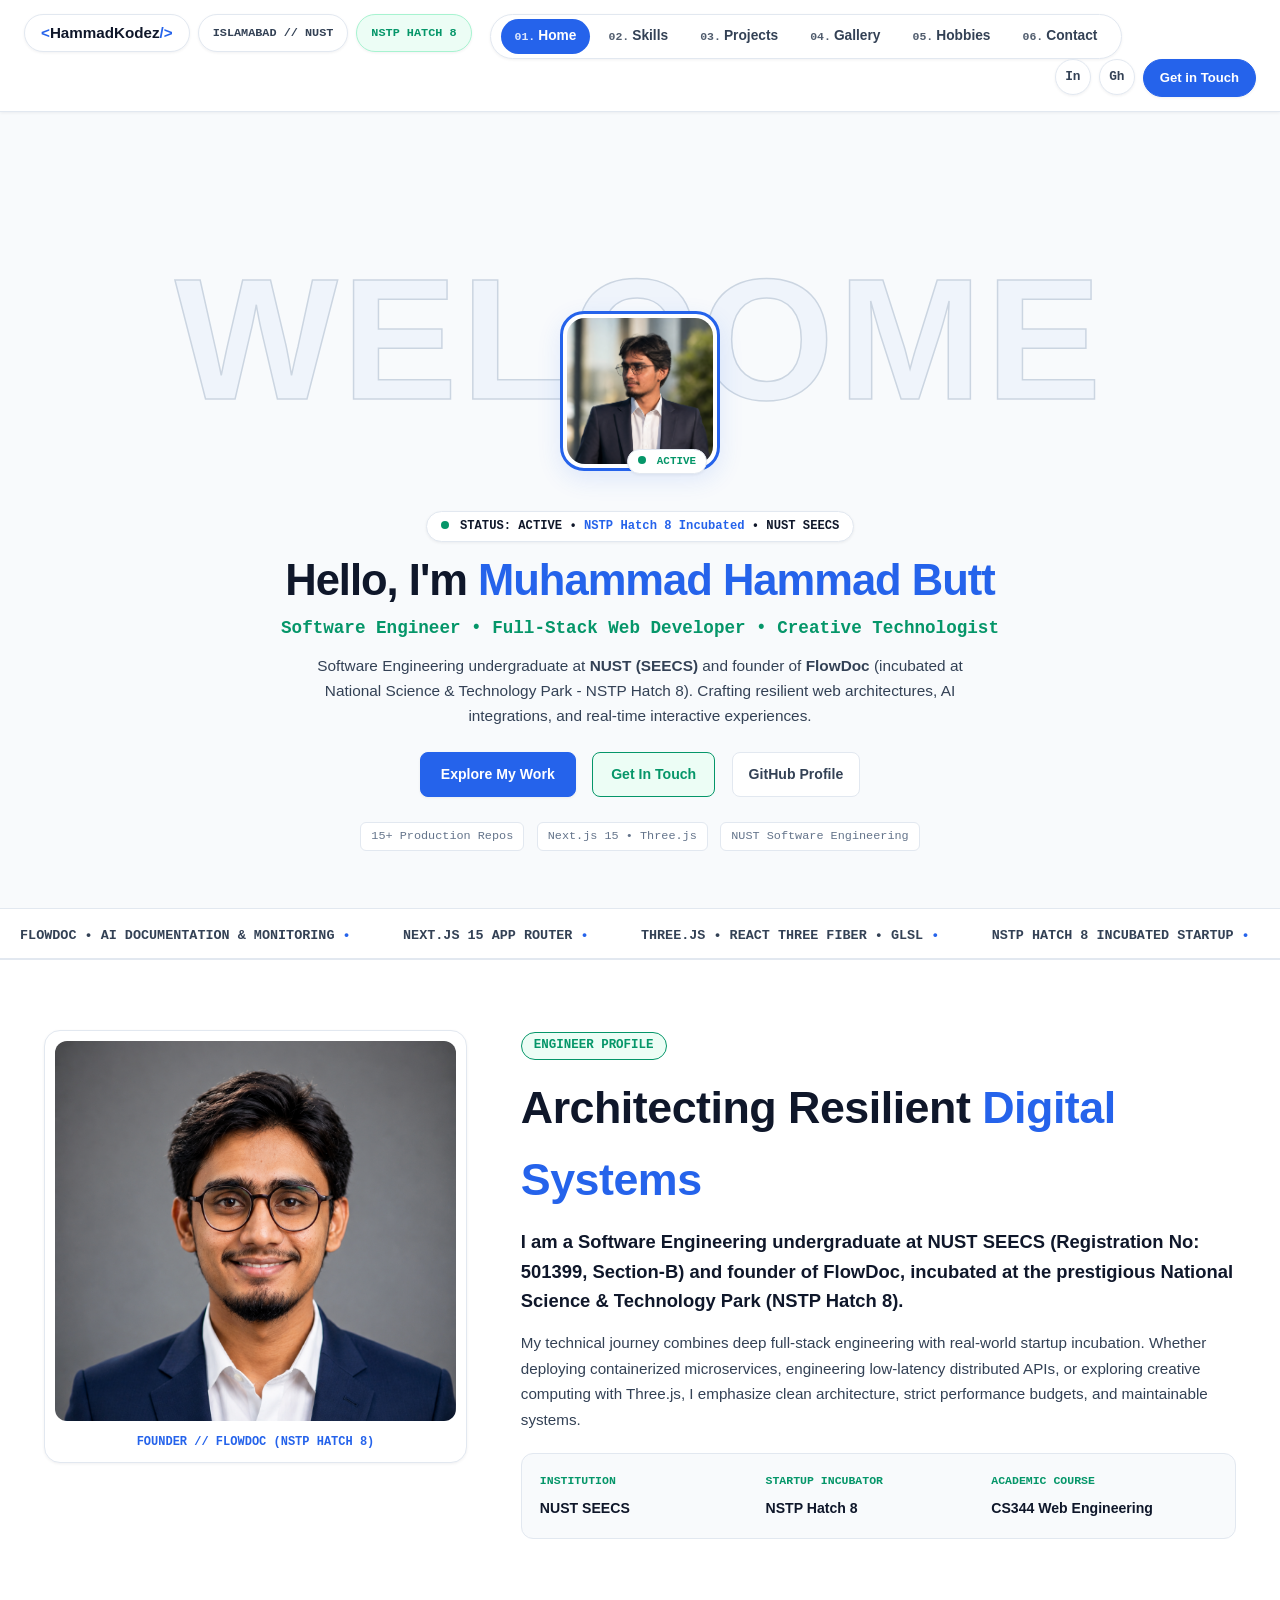
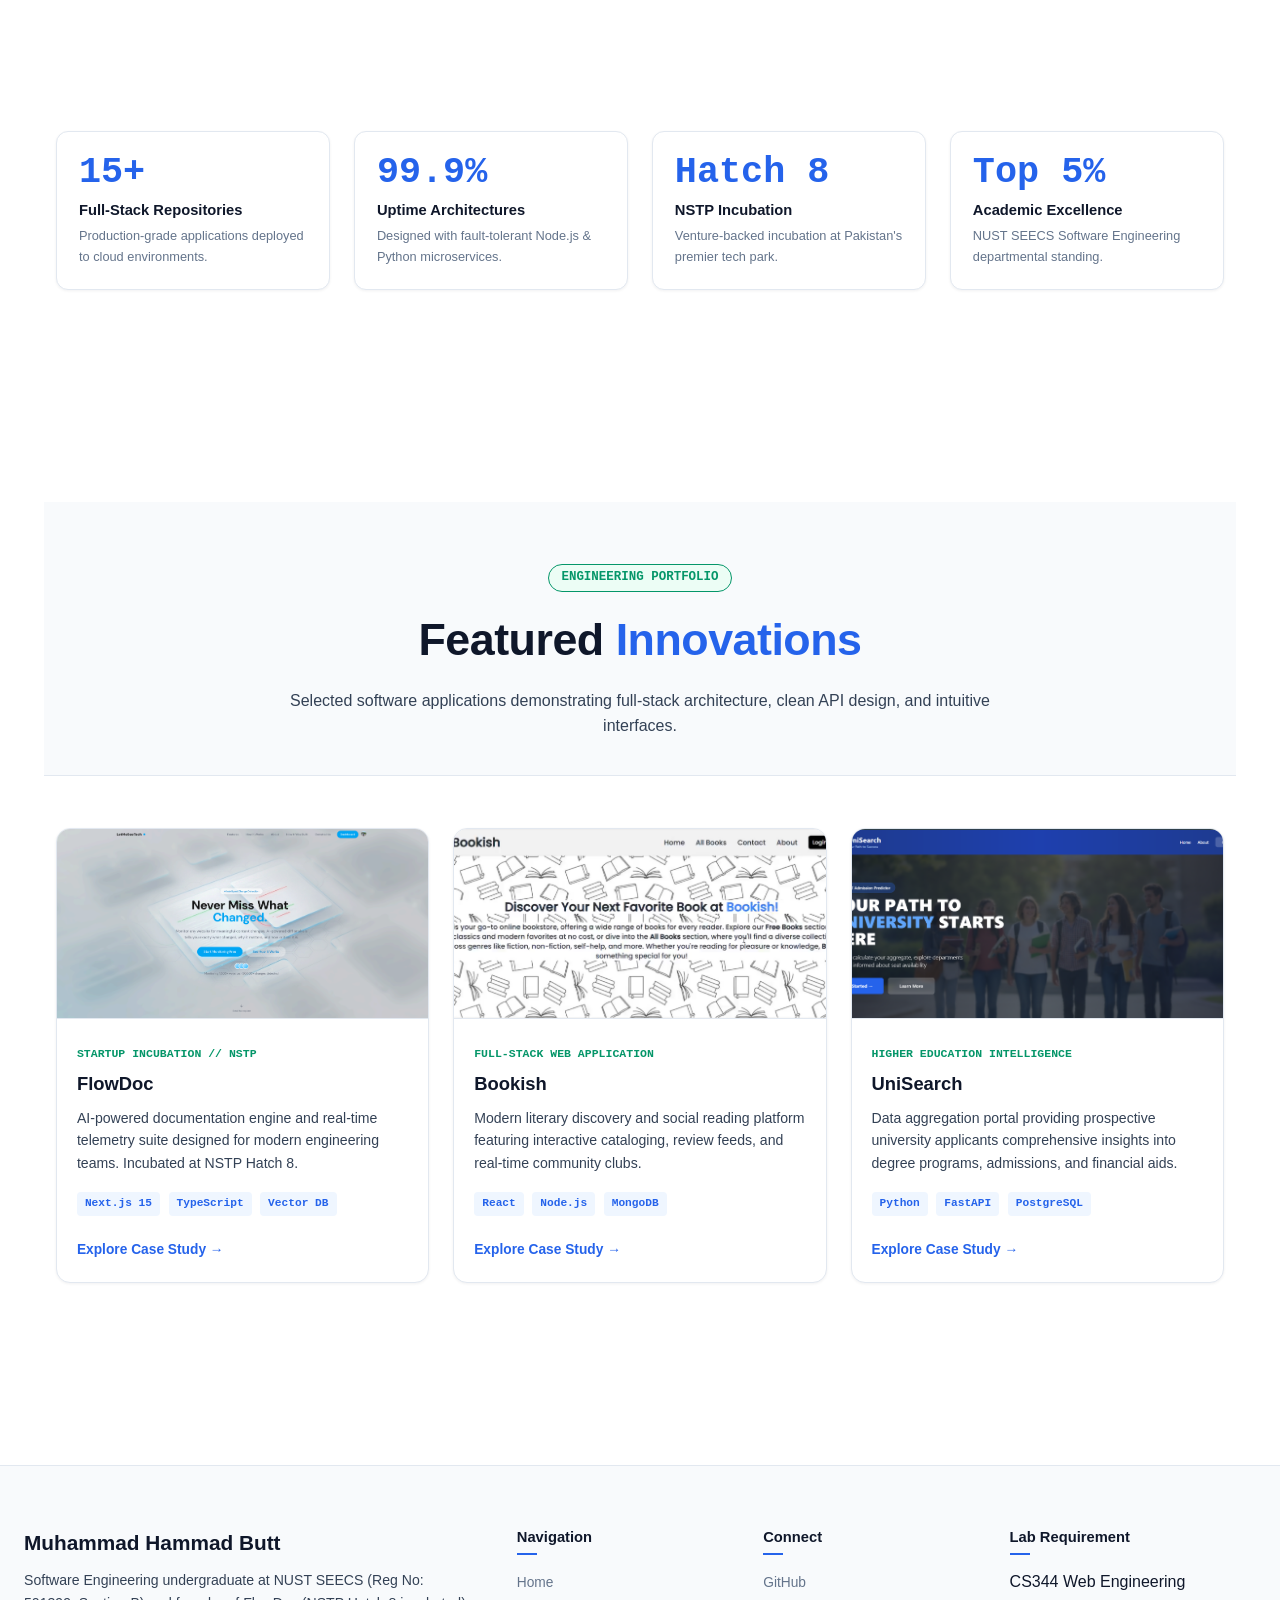
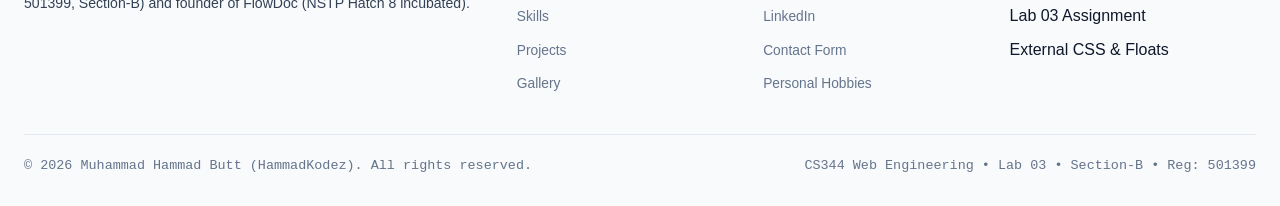
==== commit b39b6230: "fix: update gallery images, replace post-hero photo, and set discipline to Software Engineering" ====
--- a/index.html
+++ b/index.html
@@ -105,7 +105,7 @@
         <div class="hero-meta-row">
           <div class="meta-pill">15+ Production Repos</div>
           <div class="meta-pill">Next.js 15 &bull; Three.js</div>
-          <div class="meta-pill">SEECS Computer Science</div>
+          <div class="meta-pill">NUST Software Engineering</div>
         </div>
       </div>
 
@@ -118,7 +118,7 @@
         <div class="marquee-item"><span>NEXT.JS 15 APP ROUTER</span><span class="marquee-sep">&bull;</span></div>
         <div class="marquee-item"><span>THREE.JS &bull; REACT THREE FIBER &bull; GLSL</span><span class="marquee-sep">&bull;</span></div>
         <div class="marquee-item"><span>NSTP HATCH 8 INCUBATED STARTUP</span><span class="marquee-sep">&bull;</span></div>
-        <div class="marquee-item"><span>NUST-SEECS COMPUTER SCIENCE</span><span class="marquee-sep">&bull;</span></div>
+        <div class="marquee-item"><span>NUST-SEECS SOFTWARE ENGINEERING</span><span class="marquee-sep">&bull;</span></div>
         <div class="marquee-item"><span>CS344 WEB ENGINEERING LAB 03</span><span class="marquee-sep">&bull;</span></div>
       </div>
     </div>
@@ -135,7 +135,7 @@
       <!-- Floated Left: Profile & Founder Visual -->
       <div class="side-img-col float-left">
         <div class="about-frame">
-          <img src="images/me-01.jpg" alt="Muhammad Hammad Butt - Founder Profile" class="about-img">
+          <img src="images/me-03.png" alt="Muhammad Hammad Butt - Founder Profile" class="about-img">
           <div class="about-badge">FOUNDER // FLOWDOC (NSTP HATCH 8)</div>
         </div>
       </div>
--- a/css/style.css
+++ b/css/style.css
@@ -714,6 +714,7 @@
   width: 100%;
   height: 380px;
   object-fit: cover;
+  object-position: center 20%;
   border-radius: 12px;
   display: block;
 }
